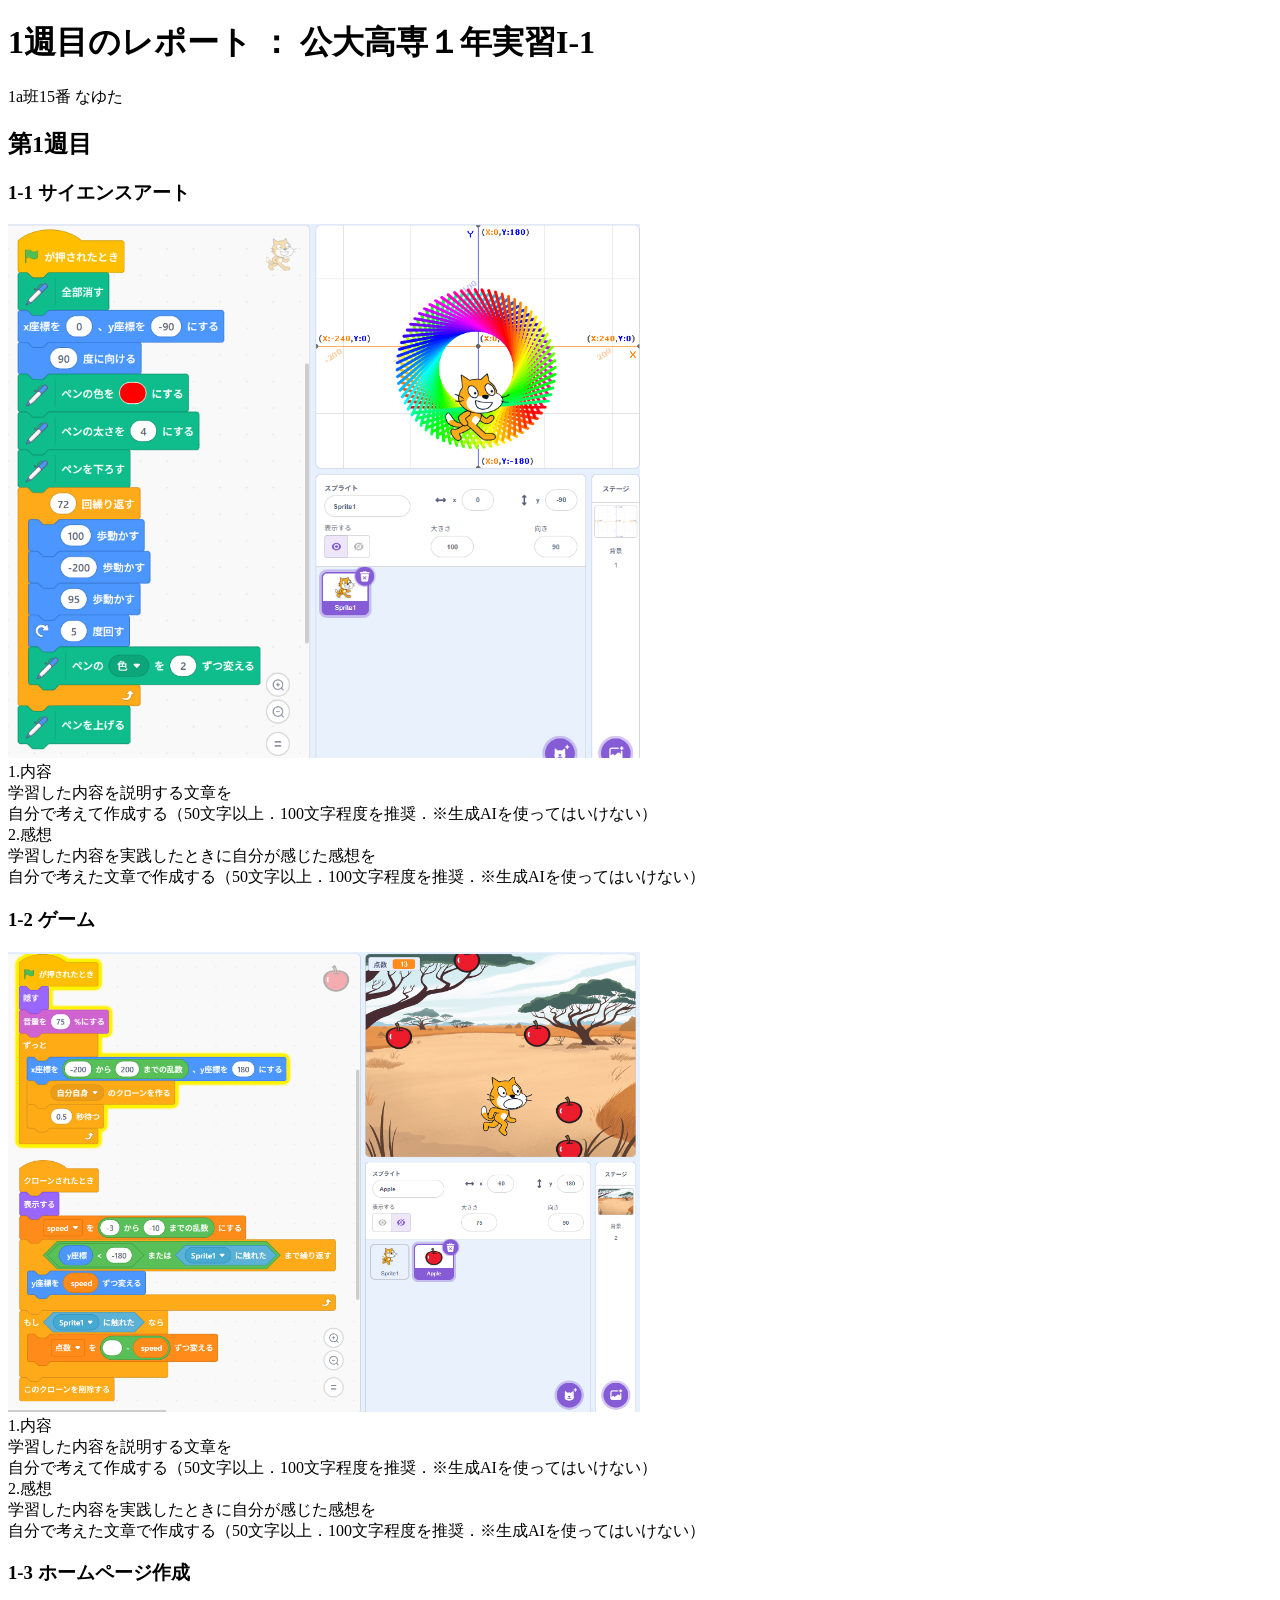
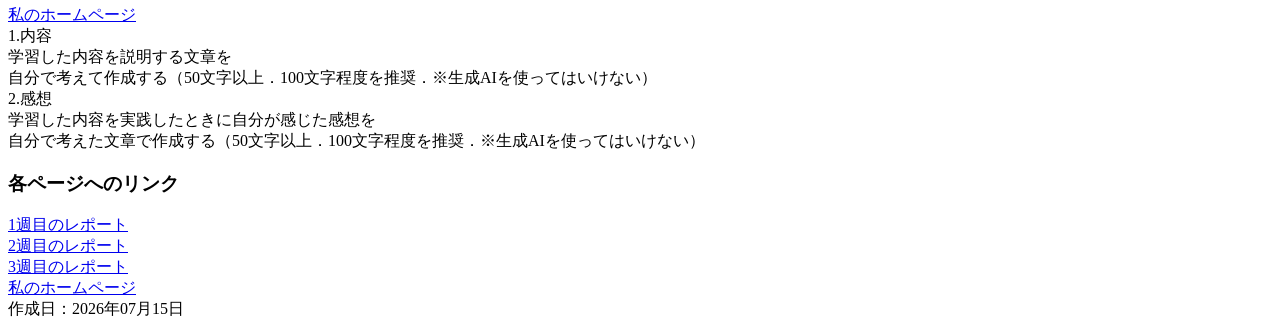
==== rep01.html @ 908008b3 "Update rep01.html" ====
<!DOCTYPE html>
<html lang='ja'>
<head>
  <meta charset='utf-8'>
  <title>I-1 1st Web Report</title>
  <meta property="og:title" content="1週目のレポート">
  <meta property="og:description" content="1週目のレポート：公大高専１年実習I-1">
  <meta name="theme-color" content="#ECECF7">
  <meta name="msapplication-TileColor" content="#ECECF7">
  <link rel="icon" type="image/png" xhref="icon.png">
  <link rel="apple-touch-icon" xhref="icon.png">
  <meta name="msapplication-square310x310logo" xcontent="icon.png">
  <meta name="twitter:card" content="summary_large_image">
  <meta property="og:image" content="https://yourdomain/ogp.jpg">
  <meta name="twitter:image" content="https://yourdomain/ogp.jpg">

  <meta name="viewport" content="width=device-width, initial-scale=1.0">
  <meta name="format-detection" content="telephone=no">

  <link rel="stylesheet" href="index.css">
</head>
<body>
  <div class=header>
    <h1>1週目のレポート ： 公大高専１年実習I-1</h1>
    <div>1a班15番 なゆた</div>
  </div>
  <div class=1week>
    <h2>第1週目</h2>
    <div>
      <h3>1-1 サイエンスアート</h3>
      <img src="art.png" alt="ラインアートの画像" width="50%" height="50%">
      <div>
        1.内容<br>
        学習した内容を説明する文章を<br>
        自分で考えて作成する（50文字以上．100文字程度を推奨．※生成AIを使ってはいけない）<br>
        2.感想<br>
        学習した内容を実践したときに自分が感じた感想を<br>
        自分で考えた文章で作成する（50文字以上．100文字程度を推奨．※生成AIを使ってはいけない）<br>
      </div>
    </div>

    <div>
      <h3>1-2 ゲーム</h3>
      <img src="game.png" alt="りんごチャッチゲームの画像" width="50%" height="50%">
      <div>
        1.内容<br>
        学習した内容を説明する文章を<br>
        自分で考えて作成する（50文字以上．100文字程度を推奨．※生成AIを使ってはいけない）<br>
        2.感想<br>
        学習した内容を実践したときに自分が感じた感想を<br>
        自分で考えた文章で作成する（50文字以上．100文字程度を推奨．※生成AIを使ってはいけない）<br>
      </div>
    </div>

    <div>
      <h3>1-3 ホームページ作成</h3>
      <div>
        <!-- 下のyourIDを 自分のIDに書き替える↓ -->
        <a href="https://Nayuta42.github.io/web/">私のホームページ</a><br>
        1.内容<br>
        学習した内容を説明する文章を<br>
        自分で考えて作成する（50文字以上．100文字程度を推奨．※生成AIを使ってはいけない）<br>
        2.感想<br>
        学習した内容を実践したときに自分が感じた感想を<br>
        自分で考えた文章で作成する（50文字以上．100文字程度を推奨．※生成AIを使ってはいけない）<br>
      </div>
    </div>

    <div>
      <h3>各ページへのリンク</h3>
      <div>
        <!-- 下のyourIDを 自分のIDに書き替える↓ -->
        <a href="https://Nayuta42.github.io/web/rep01.html">1週目のレポート</a><br>
        <a href="https://Nayuta42.github.io/web/rep02.html">2週目のレポート</a><br>
        <a href="https://Nayuta42.github.io/web/rep03.html">3週目のレポート</a><br>
        <a href="https://Nayuta42.github.io/web/">私のホームページ</a><br>
      </div>
    </div>
  </div>
  <div class=footer>
    作成日：2026年07月15日
  </div>
</body>
</html>
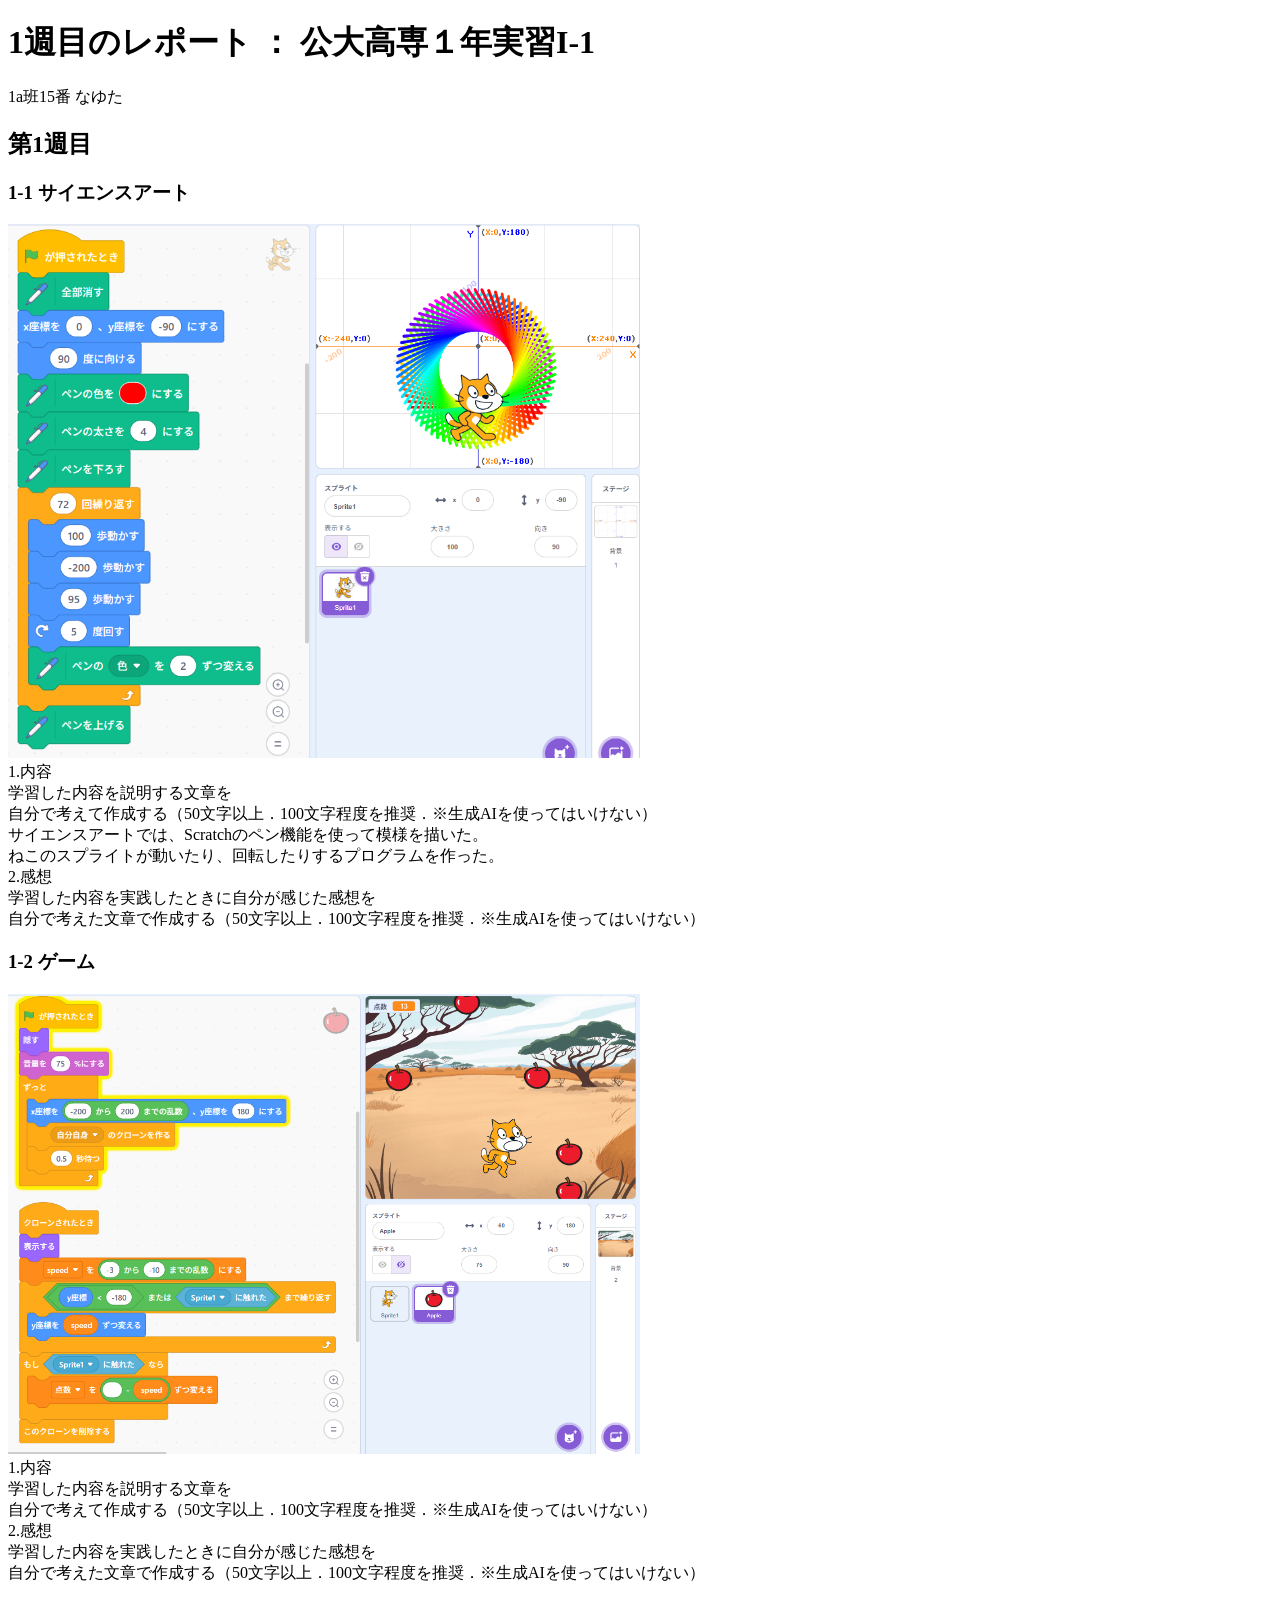
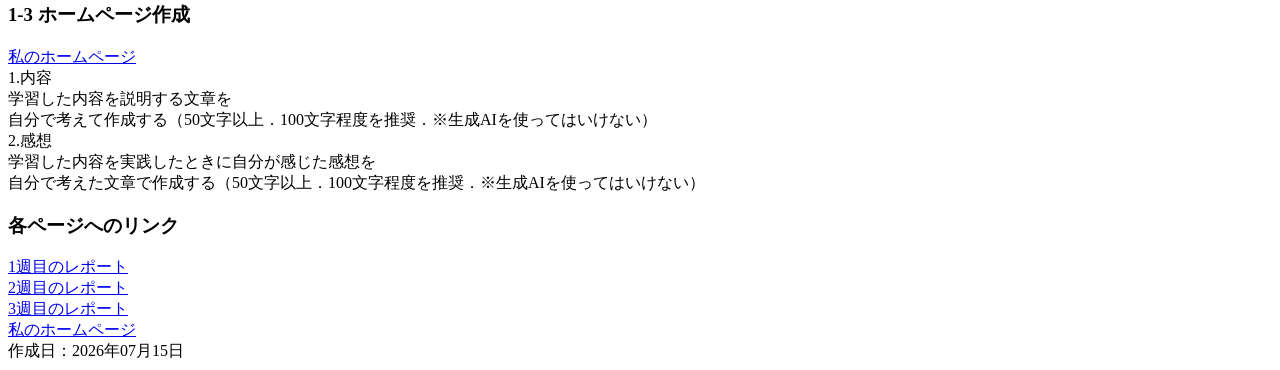
==== commit 962dae85: "Update rep01.html" ====
--- a/rep01.html
+++ b/rep01.html
@@ -33,6 +33,9 @@
         1.内容<br>
         学習した内容を説明する文章を<br>
         自分で考えて作成する（50文字以上．100文字程度を推奨．※生成AIを使ってはいけない）<br>
+        サイエンスアートでは、Scratchのペン機能を使って模様を描いた。<br>
+        ねこのスプライトが動いたり、回転したりするプログラムを作った。<br>
+        
         2.感想<br>
         学習した内容を実践したときに自分が感じた感想を<br>
         自分で考えた文章で作成する（50文字以上．100文字程度を推奨．※生成AIを使ってはいけない）<br>
@@ -46,6 +49,7 @@
         1.内容<br>
         学習した内容を説明する文章を<br>
         自分で考えて作成する（50文字以上．100文字程度を推奨．※生成AIを使ってはいけない）<br>
+        
         2.感想<br>
         学習した内容を実践したときに自分が感じた感想を<br>
         自分で考えた文章で作成する（50文字以上．100文字程度を推奨．※生成AIを使ってはいけない）<br>
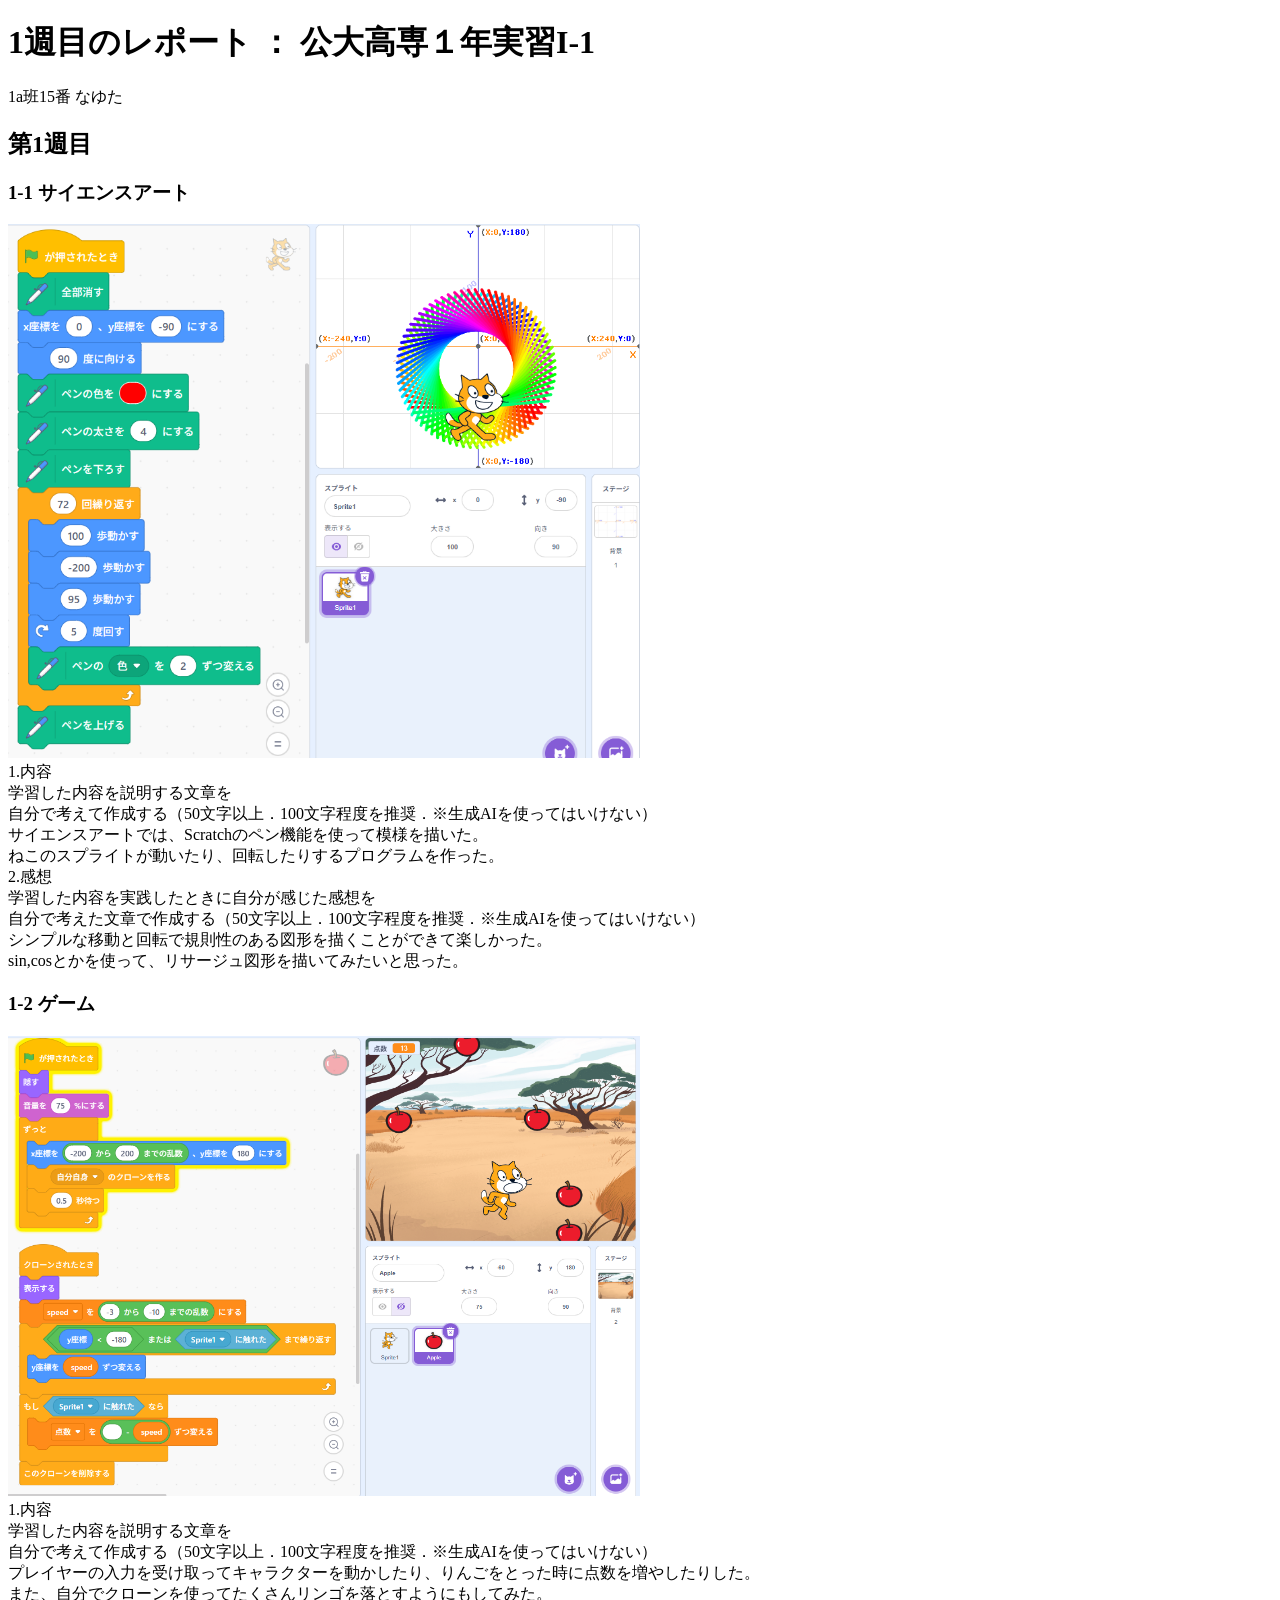
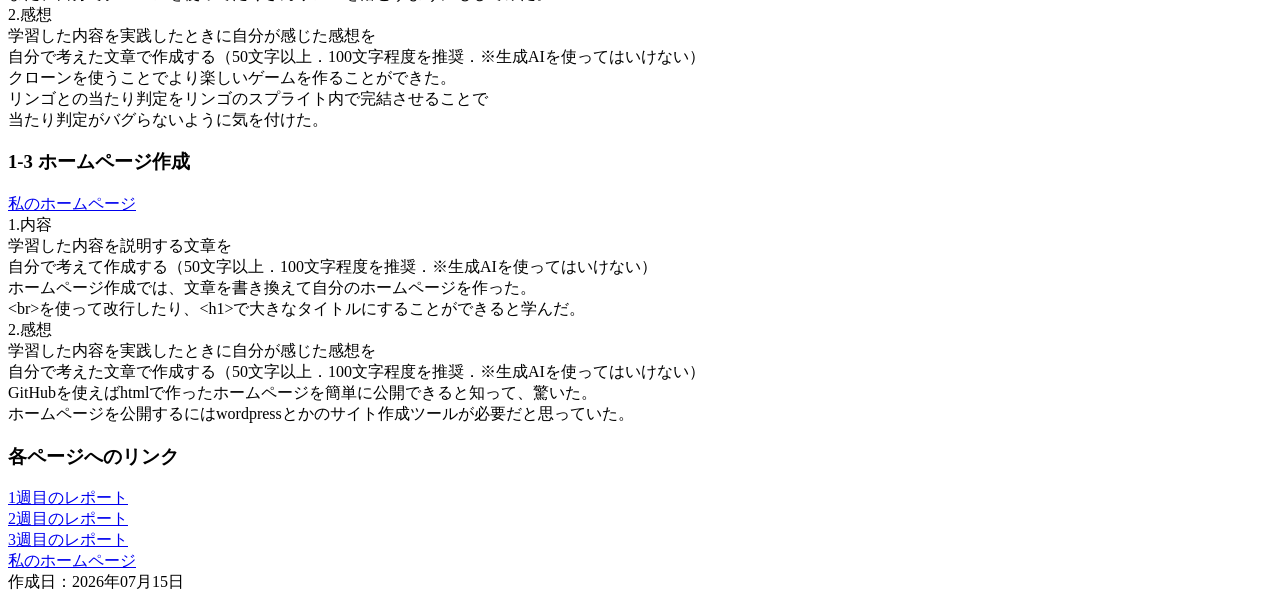
==== commit 19c1b931: "Update rep01.html" ====
--- a/rep01.html
+++ b/rep01.html
@@ -39,6 +39,8 @@
         2.感想<br>
         学習した内容を実践したときに自分が感じた感想を<br>
         自分で考えた文章で作成する（50文字以上．100文字程度を推奨．※生成AIを使ってはいけない）<br>
+        シンプルな移動と回転で規則性のある図形を描くことができて楽しかった。<br>
+        sin,cosとかを使って、リサージュ図形を描いてみたいと思った。<br>
       </div>
     </div>
 
@@ -49,10 +51,15 @@
         1.内容<br>
         学習した内容を説明する文章を<br>
         自分で考えて作成する（50文字以上．100文字程度を推奨．※生成AIを使ってはいけない）<br>
+        プレイヤーの入力を受け取ってキャラクターを動かしたり、りんごをとった時に点数を増やしたりした。<br>
+        また、自分でクローンを使ってたくさんリンゴを落とすようにもしてみた。<br>
         
         2.感想<br>
         学習した内容を実践したときに自分が感じた感想を<br>
         自分で考えた文章で作成する（50文字以上．100文字程度を推奨．※生成AIを使ってはいけない）<br>
+        クローンを使うことでより楽しいゲームを作ることができた。<br>
+        リンゴとの当たり判定をリンゴのスプライト内で完結させることで<br>
+        当たり判定がバグらないように気を付けた。<br>
       </div>
     </div>
 
@@ -64,9 +71,15 @@
         1.内容<br>
         学習した内容を説明する文章を<br>
         自分で考えて作成する（50文字以上．100文字程度を推奨．※生成AIを使ってはいけない）<br>
+        ホームページ作成では、文章を書き換えて自分のホームページを作った。<br>
+        &lt;br&gt;を使って改行したり、&lt;h1&gt;で大きなタイトルにすることができると学んだ。<br>
+
+        
         2.感想<br>
         学習した内容を実践したときに自分が感じた感想を<br>
         自分で考えた文章で作成する（50文字以上．100文字程度を推奨．※生成AIを使ってはいけない）<br>
+        GitHubを使えばhtmlで作ったホームページを簡単に公開できると知って、驚いた。<br>
+        ホームページを公開するにはwordpressとかのサイト作成ツールが必要だと思っていた。<br>
       </div>
     </div>
 
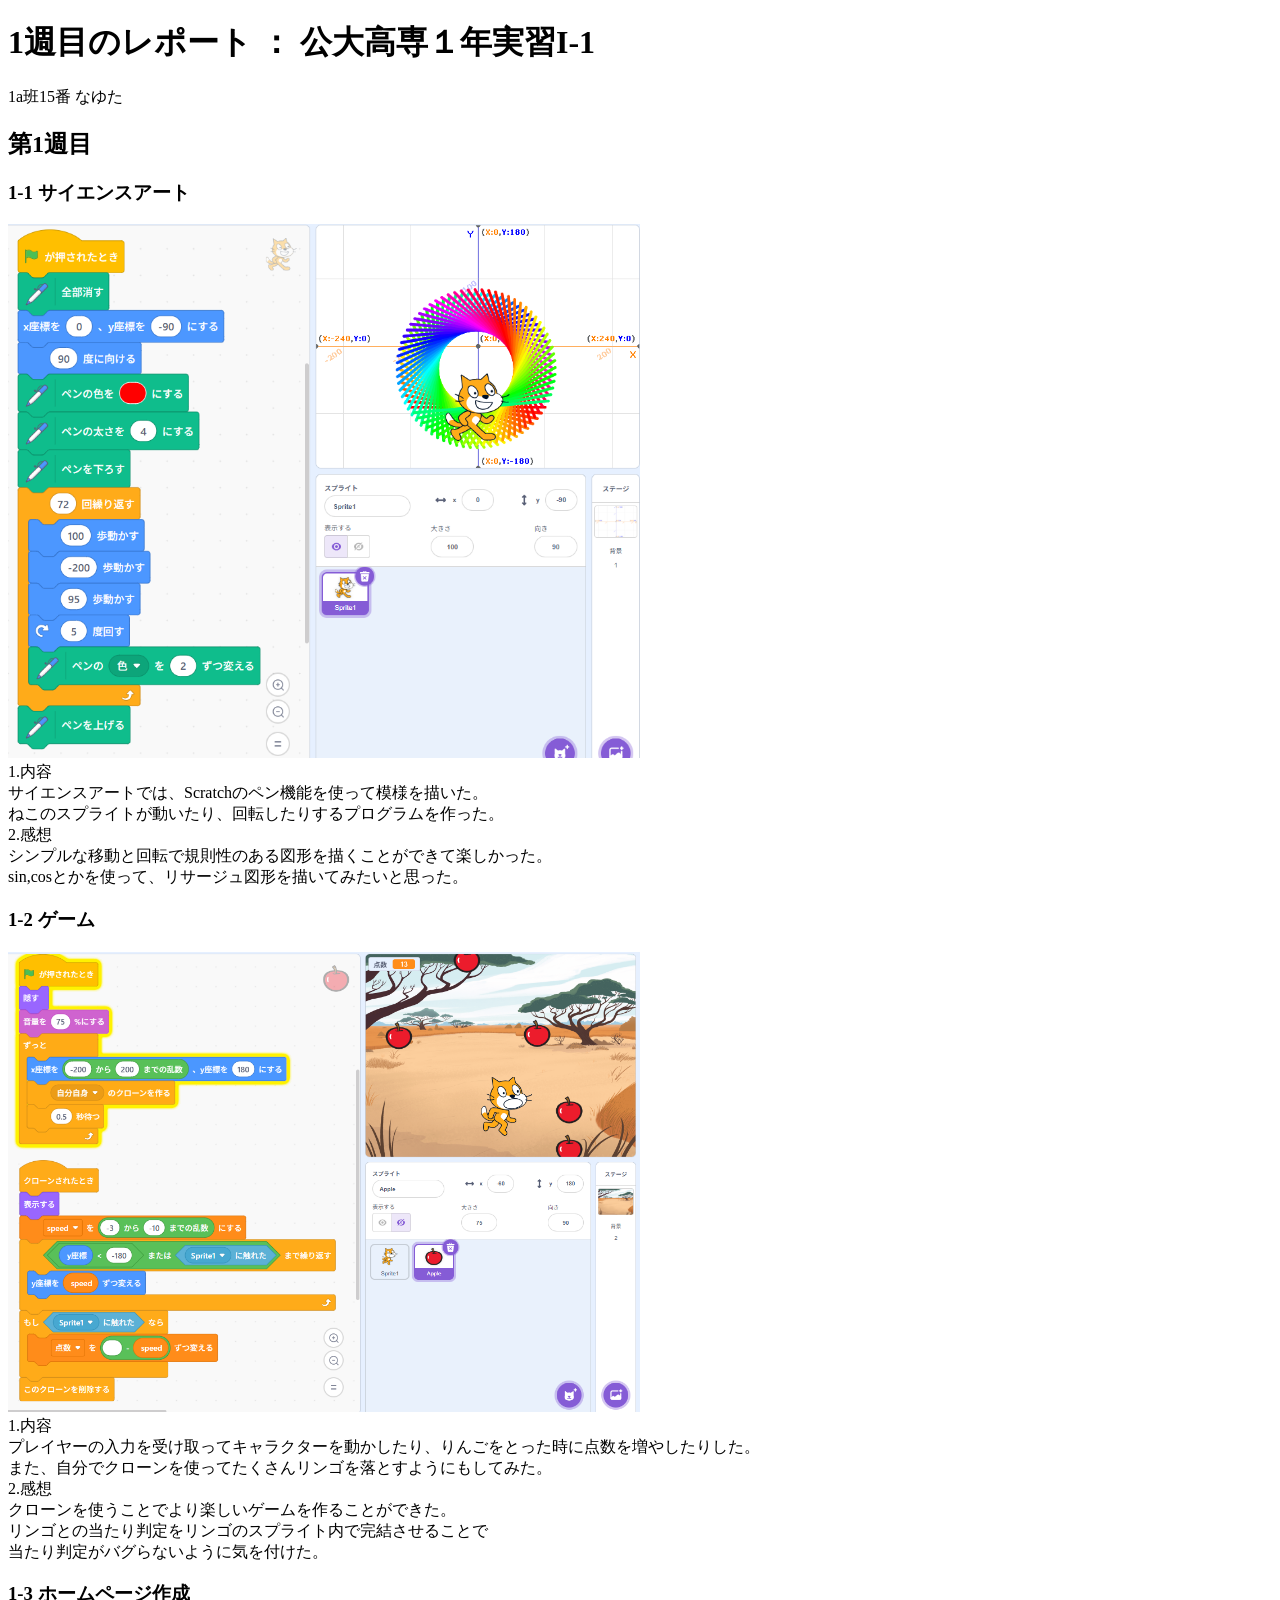
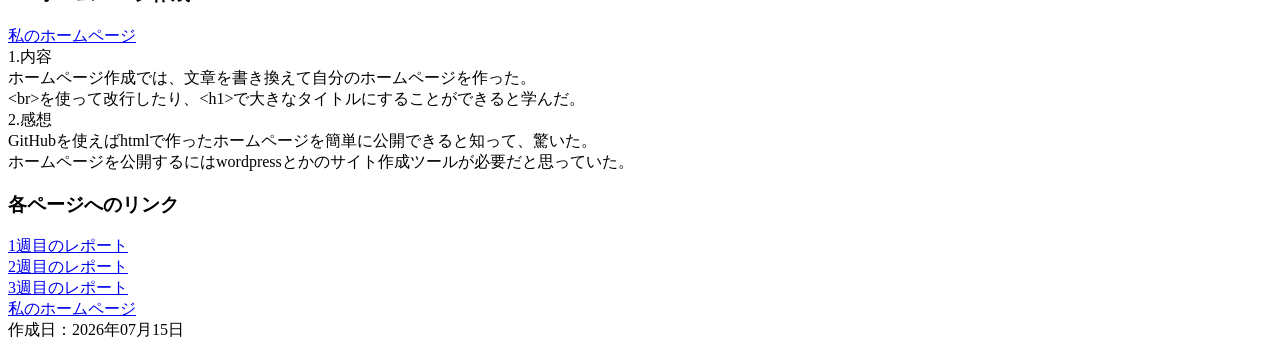
==== commit c74d3b9f: "Update rep01.html" ====
--- a/rep01.html
+++ b/rep01.html
@@ -31,14 +31,10 @@
       <img src="art.png" alt="ラインアートの画像" width="50%" height="50%">
       <div>
         1.内容<br>
-        学習した内容を説明する文章を<br>
-        自分で考えて作成する（50文字以上．100文字程度を推奨．※生成AIを使ってはいけない）<br>
         サイエンスアートでは、Scratchのペン機能を使って模様を描いた。<br>
         ねこのスプライトが動いたり、回転したりするプログラムを作った。<br>
         
         2.感想<br>
-        学習した内容を実践したときに自分が感じた感想を<br>
-        自分で考えた文章で作成する（50文字以上．100文字程度を推奨．※生成AIを使ってはいけない）<br>
         シンプルな移動と回転で規則性のある図形を描くことができて楽しかった。<br>
         sin,cosとかを使って、リサージュ図形を描いてみたいと思った。<br>
       </div>
@@ -49,14 +45,10 @@
       <img src="game.png" alt="りんごチャッチゲームの画像" width="50%" height="50%">
       <div>
         1.内容<br>
-        学習した内容を説明する文章を<br>
-        自分で考えて作成する（50文字以上．100文字程度を推奨．※生成AIを使ってはいけない）<br>
         プレイヤーの入力を受け取ってキャラクターを動かしたり、りんごをとった時に点数を増やしたりした。<br>
         また、自分でクローンを使ってたくさんリンゴを落とすようにもしてみた。<br>
         
         2.感想<br>
-        学習した内容を実践したときに自分が感じた感想を<br>
-        自分で考えた文章で作成する（50文字以上．100文字程度を推奨．※生成AIを使ってはいけない）<br>
         クローンを使うことでより楽しいゲームを作ることができた。<br>
         リンゴとの当たり判定をリンゴのスプライト内で完結させることで<br>
         当たり判定がバグらないように気を付けた。<br>
@@ -69,15 +61,10 @@
         <!-- 下のyourIDを 自分のIDに書き替える↓ -->
         <a href="https://Nayuta42.github.io/web/">私のホームページ</a><br>
         1.内容<br>
-        学習した内容を説明する文章を<br>
-        自分で考えて作成する（50文字以上．100文字程度を推奨．※生成AIを使ってはいけない）<br>
         ホームページ作成では、文章を書き換えて自分のホームページを作った。<br>
         &lt;br&gt;を使って改行したり、&lt;h1&gt;で大きなタイトルにすることができると学んだ。<br>
-
         
         2.感想<br>
-        学習した内容を実践したときに自分が感じた感想を<br>
-        自分で考えた文章で作成する（50文字以上．100文字程度を推奨．※生成AIを使ってはいけない）<br>
         GitHubを使えばhtmlで作ったホームページを簡単に公開できると知って、驚いた。<br>
         ホームページを公開するにはwordpressとかのサイト作成ツールが必要だと思っていた。<br>
       </div>
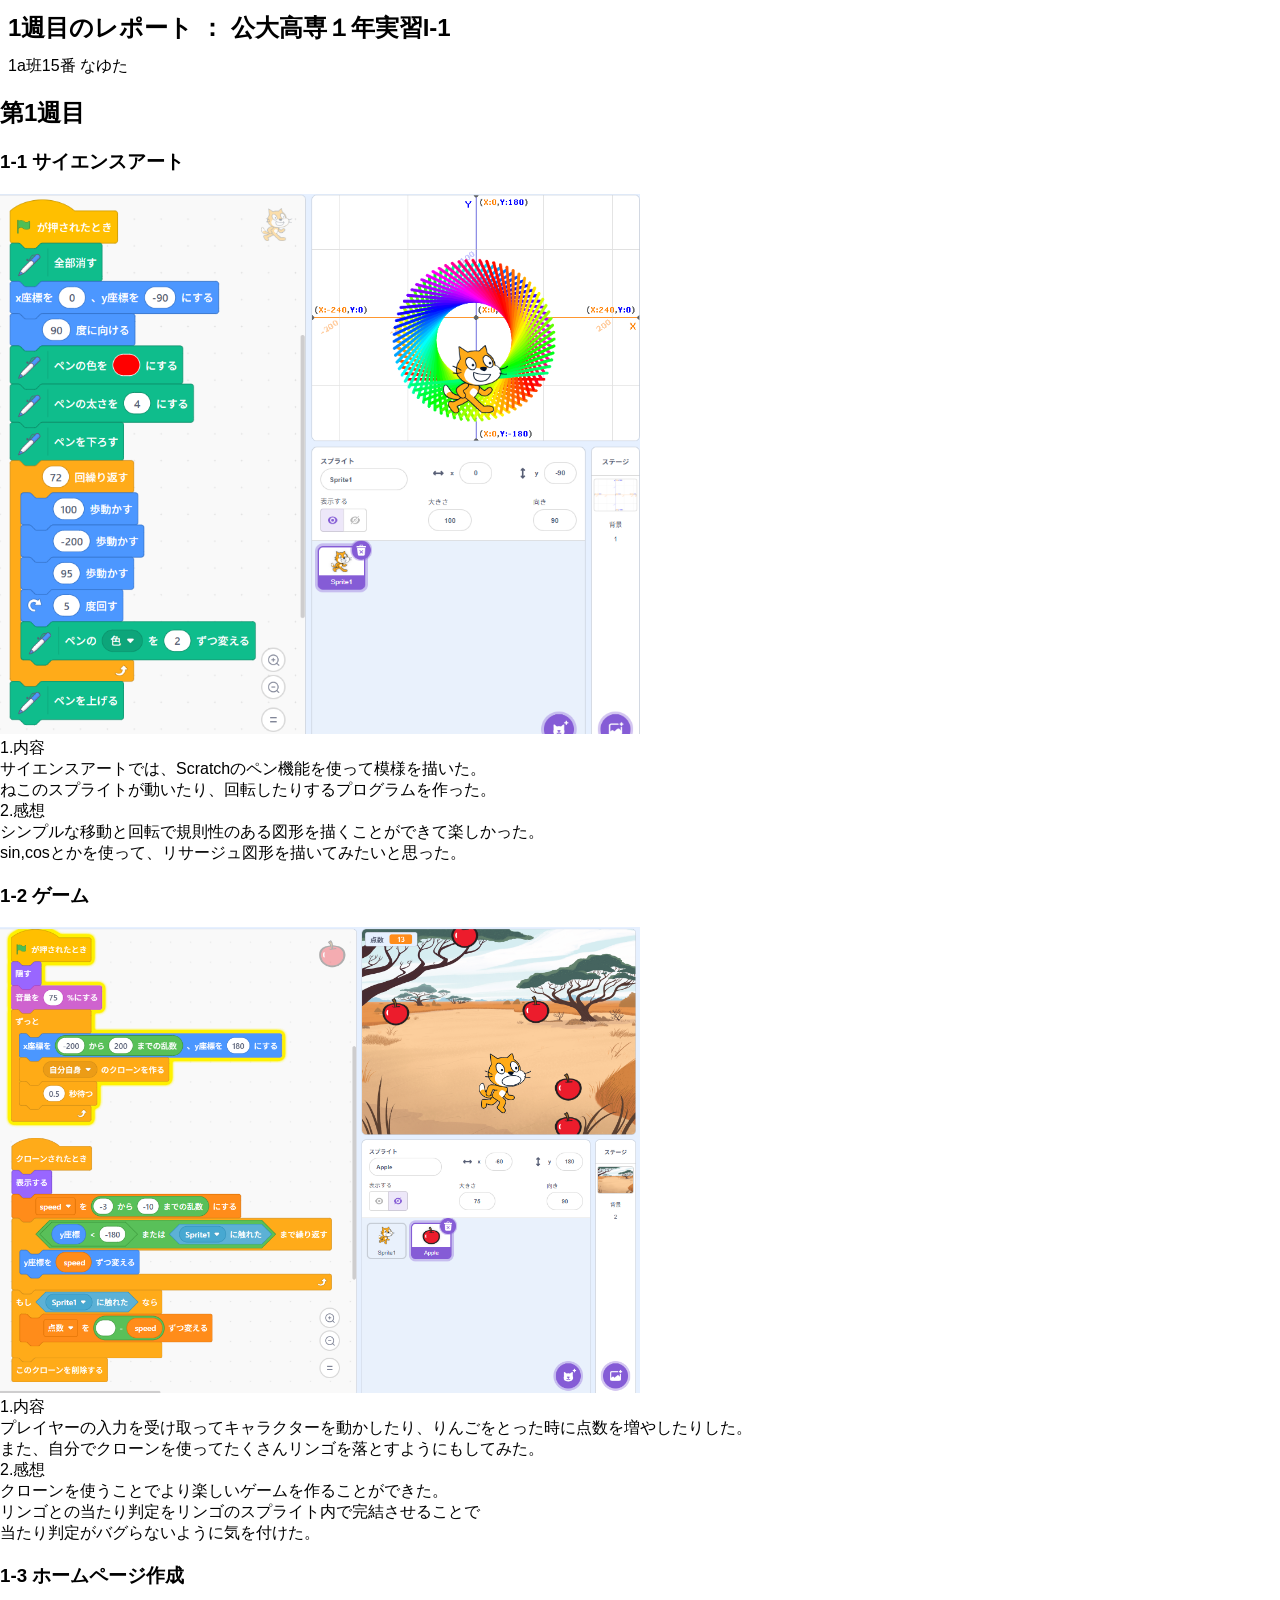
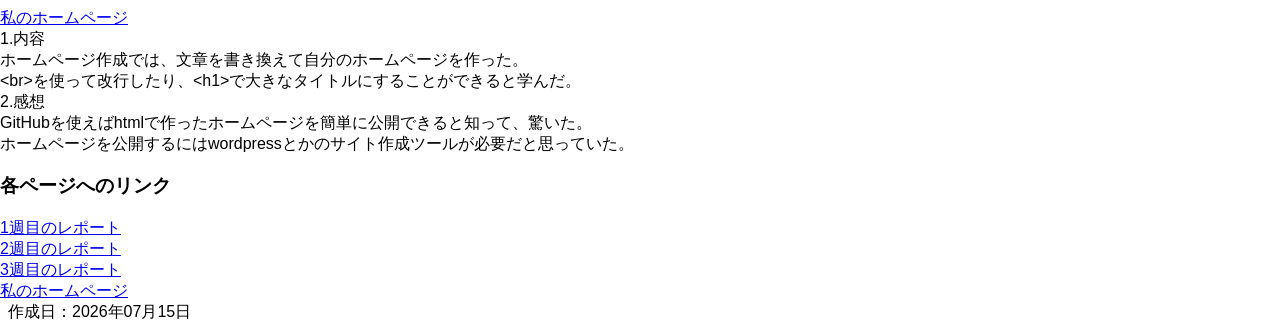
==== commit 9318ffcc: "Update rep01.html" ====
--- a/rep01.html
+++ b/rep01.html
@@ -31,11 +31,11 @@
       <img src="art.png" alt="ラインアートの画像" width="50%" height="50%">
       <div>
         1.内容<br>
-        サイエンスアートでは、Scratchのペン機能を使って模様を描いた。<br>
+         サイエンスアートでは、Scratchのペン機能を使って模様を描いた。<br>
         ねこのスプライトが動いたり、回転したりするプログラムを作った。<br>
         
         2.感想<br>
-        シンプルな移動と回転で規則性のある図形を描くことができて楽しかった。<br>
+         シンプルな移動と回転で規則性のある図形を描くことができて楽しかった。<br>
         sin,cosとかを使って、リサージュ図形を描いてみたいと思った。<br>
       </div>
     </div>
@@ -45,11 +45,11 @@
       <img src="game.png" alt="りんごチャッチゲームの画像" width="50%" height="50%">
       <div>
         1.内容<br>
-        プレイヤーの入力を受け取ってキャラクターを動かしたり、りんごをとった時に点数を増やしたりした。<br>
+         プレイヤーの入力を受け取ってキャラクターを動かしたり、りんごをとった時に点数を増やしたりした。<br>
         また、自分でクローンを使ってたくさんリンゴを落とすようにもしてみた。<br>
         
         2.感想<br>
-        クローンを使うことでより楽しいゲームを作ることができた。<br>
+         クローンを使うことでより楽しいゲームを作ることができた。<br>
         リンゴとの当たり判定をリンゴのスプライト内で完結させることで<br>
         当たり判定がバグらないように気を付けた。<br>
       </div>
@@ -61,11 +61,11 @@
         <!-- 下のyourIDを 自分のIDに書き替える↓ -->
         <a href="https://Nayuta42.github.io/web/">私のホームページ</a><br>
         1.内容<br>
-        ホームページ作成では、文章を書き換えて自分のホームページを作った。<br>
+         ホームページ作成では、文章を書き換えて自分のホームページを作った。<br>
         &lt;br&gt;を使って改行したり、&lt;h1&gt;で大きなタイトルにすることができると学んだ。<br>
         
         2.感想<br>
-        GitHubを使えばhtmlで作ったホームページを簡単に公開できると知って、驚いた。<br>
+         GitHubを使えばhtmlで作ったホームページを簡単に公開できると知って、驚いた。<br>
         ホームページを公開するにはwordpressとかのサイト作成ツールが必要だと思っていた。<br>
       </div>
     </div>
--- a/index.css
+++ b/index.css
@@ -0,0 +1,26 @@
+body {
+  font-family: sans-serif;
+  margin: 0;
+  padding: 0;
+}
+.header {
+  background-color: white;
+  padding: 0 .5em;
+}
+.footer {
+  background-color: white;
+  padding: 0 .5em;
+}
+.main {
+  background-color: #fff8d8;
+  padding: 1em;
+}
+h1 {
+  font-size: 150%;
+  margin: 0 0;
+  padding: .5em 0;
+}
+div {
+  padding: 0vw 0vh;
+  margin: 0vw 0vw 0vw 0vw; 
+}
